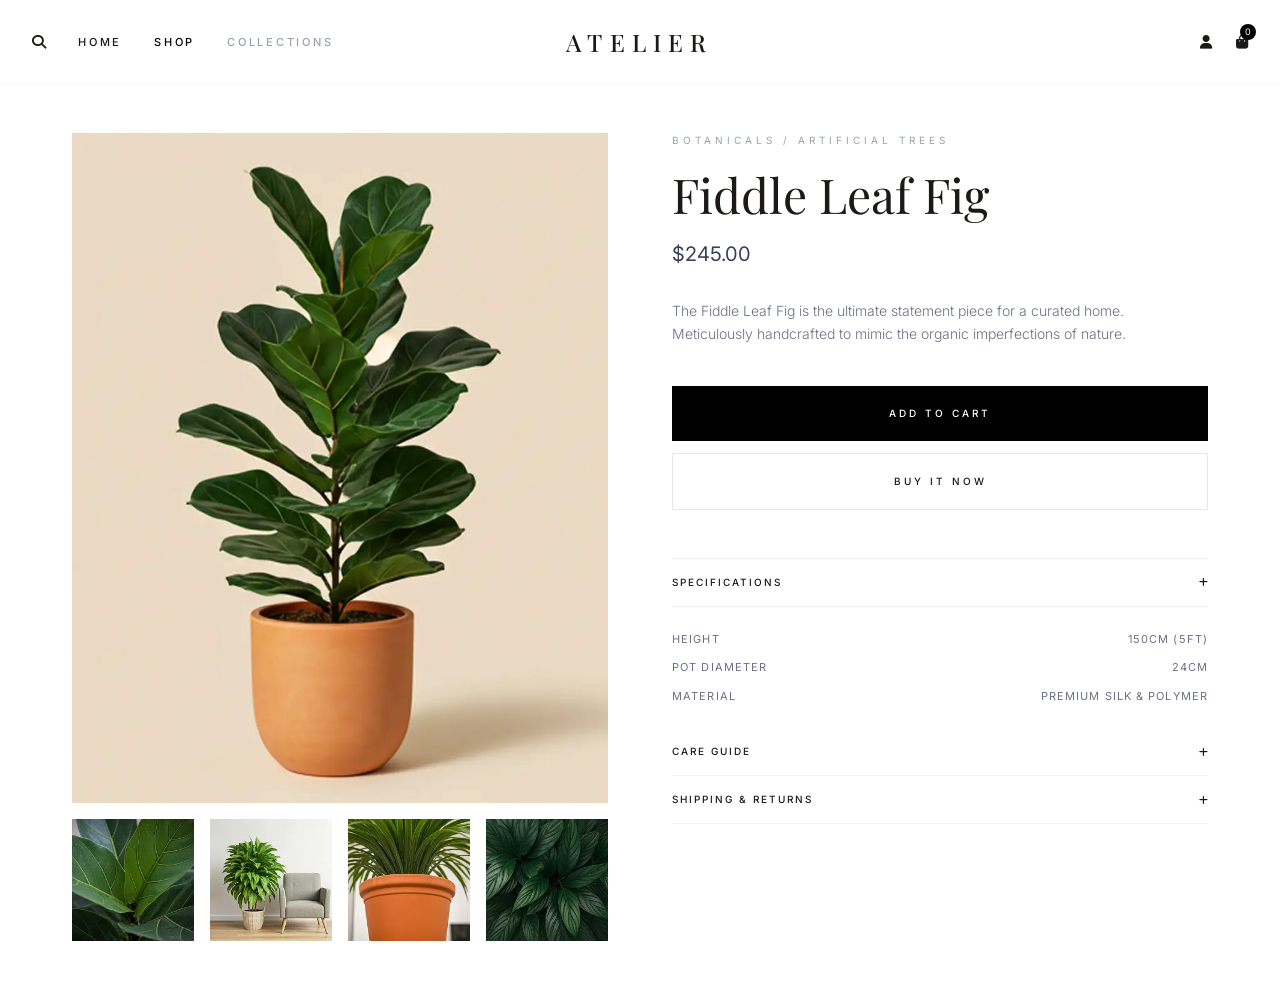
==== Product.html @ 2df02851 "feat: add Life at Home section and implement product details page" ====
<!DOCTYPE html>
<html lang="en">
<head>
    <meta charset="UTF-8">
    <meta name="viewport" content="width=device-width, initial-scale=1.0">
    <title>Fiddle Leaf Fig - Atelier</title>
    
    <link href="./src/output.css" rel="stylesheet">
    
    <link href="https://fonts.googleapis.com/css2?family=Inter:wght@300;400;500&family=Playfair+Display:wght@400;500&display=swap" rel="stylesheet">
    
    <link rel="stylesheet" href="https://cdnjs.cloudflare.com/ajax/libs/font-awesome/6.5.0/css/all.min.css">

    <style>
        /* تطبيق الخطوط لتطابق الصفحة الأولى */
        body { 
            font-family: 'Inter', sans-serif; 
        }
        .serif-font { 
            font-family: 'Playfair Display', serif !important; 
        }
    </style>
</head>
<body class="bg-[#fcfcfc] text-[#1C1917]">
    <main class="w-full max-w-[1344px] mx-auto bg-white shadow-sm overflow-hidden">
    
        <header class="flex items-center justify-between px-8 py-8 border-b border-gray-50 relative bg-white z-50">
            <nav class="flex items-center gap-8">
                <i class="fa-solid fa-magnifying-glass text-sm cursor-pointer hover:opacity-50 transition-opacity"></i>
                <ul class="hidden md:flex items-center gap-8 text-[11px] tracking-[0.25em] uppercase font-medium">
                    <li><a href="index.html" class="hover:text-gray-400 transition-colors">Home</a></li>
                    <li><a href="#" class="text-black transition-colors">Shop</a></li>
                    <li><a href="#" class="text-gray-400 hover:text-black transition-colors">Collections</a></li>
                </ul>
            </nav>

            <div class="serif-font text-2xl tracking-[0.3em] font-medium absolute left-1/2 -translate-x-1/2">
                ATELIER
            </div>

            <div class="flex items-center gap-6 text-sm">
                <i class="fa-solid fa-user cursor-pointer hover:opacity-50 hidden sm:block transition-opacity"></i>
                <div class="relative cursor-pointer hover:opacity-50 transition-opacity">
                    <i class="fa-solid fa-bag-shopping"></i>
                    <span class="absolute -top-2 -right-2 bg-black text-white text-[9px] w-4 h-4 rounded-full flex items-center justify-center">0</span>
                </div>
            </div>
        </header>
        
        <section class="px-8 py-12 max-w-[1200px] mx-auto">
            <div class="grid grid-cols-1 lg:grid-cols-2 gap-16">
                
                <div class="space-y-4">
                    <div class="aspect-[4/5] bg-[#F9F9F9] overflow-hidden">
                        <img src="Product/Background (11).webp" alt="Fiddle Leaf Fig" class="w-full h-full object-cover">
                    </div>
                    <div class="grid grid-cols-4 gap-4">
                        <div class="aspect-square bg-gray-100 cursor-pointer hover:opacity-80 transition"><img src="Product/Background (35).webp" class="object-cover w-full h-full"></div>
                        <div class="aspect-square bg-gray-100 cursor-pointer hover:opacity-80 transition"><img src="Product/Background (32).webp" class="object-cover w-full h-full"></div>
                        <div class="aspect-square bg-gray-100 cursor-pointer hover:opacity-80 transition"><img src="Product/Background (34).webp" class="object-cover w-full h-full"></div>
                        <div class="aspect-square bg-gray-100 cursor-pointer hover:opacity-80 transition"><img src="Product/Background (33).webp" class="object-cover w-full h-full"></div>
                    </div>
                </div>

                <div class="flex flex-col">
                    <p class="text-[10px] uppercase tracking-[0.4em] text-gray-400 mb-4">Botanicals / Artificial Trees</p>
                    
                    <h1 class="serif-font text-4xl md:text-5xl mb-4 leading-tight">Fiddle Leaf Fig</h1>
                    <p class="text-xl text-gray-700 mb-8">$245.00</p>
                    
                    <p class="text-sm text-gray-500 leading-relaxed mb-10 font-light">
                        The Fiddle Leaf Fig is the ultimate statement piece for a curated home. Meticulously handcrafted to mimic the organic imperfections of nature.
                    </p>

                    <div class="space-y-3 mb-12">
                        <button class="w-full bg-black text-white py-5 text-[10px] uppercase tracking-[0.3em] font-medium hover:bg-neutral-800 transition-all">
                            Add to Cart
                        </button>
                        <button class="w-full border border-gray-200 py-5 text-[10px] uppercase tracking-[0.3em] font-medium hover:bg-gray-50 transition-all">
                            Buy It Now
                        </button>
                    </div>

                    <div class="border-t border-gray-100">
                        <div class="py-4 border-b border-gray-100 flex justify-between items-center cursor-pointer group">
                            <span class="text-[10px] uppercase tracking-[0.2em] font-medium">Specifications</span>
                            <i class="fa-solid fa-plus text-[10px]"></i>
                        </div>
                        <div class="py-6 space-y-3 text-[11px] text-gray-500 uppercase tracking-widest">
                            <div class="flex justify-between"><span>Height</span> <span>150cm (5ft)</span></div>
                            <div class="flex justify-between"><span>Pot Diameter</span> <span>24cm</span></div>
                            <div class="flex justify-between"><span>Material</span> <span>Premium Silk & Polymer</span></div>
                        </div>

                        <div class="py-4 border-b border-gray-100 flex justify-between items-center cursor-pointer">
                            <span class="text-[10px] uppercase tracking-[0.2em] font-medium">Care Guide</span>
                            <i class="fa-solid fa-plus text-[10px]"></i>
                        </div>

                        <div class="py-4 border-b border-gray-100 flex justify-between items-center cursor-pointer">
                            <span class="text-[10px] uppercase tracking-[0.2em] font-medium">Shipping & Returns</span>
                            <i class="fa-solid fa-plus text-[10px]"></i>
                        </div>
                    </div>
                </div>
            </div>
        </section>
    </main>
</body>
</html>
---- src/output.css ----
/*! tailwindcss v4.2.2 | MIT License | https://tailwindcss.com */
@layer properties;
@layer theme, base, components, utilities;
@layer theme {
  :root, :host {
    --font-sans: ui-sans-serif, system-ui, sans-serif, "Apple Color Emoji",
      "Segoe UI Emoji", "Segoe UI Symbol", "Noto Color Emoji";
    --font-mono: ui-monospace, SFMono-Regular, Menlo, Monaco, Consolas, "Liberation Mono",
      "Courier New", monospace;
    --color-gray-50: oklch(98.5% 0.002 247.839);
    --color-gray-100: oklch(96.7% 0.003 264.542);
    --color-gray-200: oklch(92.8% 0.006 264.531);
    --color-gray-300: oklch(87.2% 0.01 258.338);
    --color-gray-400: oklch(70.7% 0.022 261.325);
    --color-gray-500: oklch(55.1% 0.027 264.364);
    --color-gray-600: oklch(44.6% 0.03 256.802);
    --color-gray-700: oklch(37.3% 0.034 259.733);
    --color-gray-800: oklch(27.8% 0.033 256.848);
    --color-gray-900: oklch(21% 0.034 264.665);
    --color-neutral-800: oklch(26.9% 0 0);
    --color-black: #000;
    --color-white: #fff;
    --spacing: 0.25rem;
    --container-sm: 24rem;
    --container-xl: 36rem;
    --container-2xl: 42rem;
    --container-4xl: 56rem;
    --container-6xl: 72rem;
    --text-xs: 0.75rem;
    --text-xs--line-height: calc(1 / 0.75);
    --text-sm: 0.875rem;
    --text-sm--line-height: calc(1.25 / 0.875);
    --text-lg: 1.125rem;
    --text-lg--line-height: calc(1.75 / 1.125);
    --text-xl: 1.25rem;
    --text-xl--line-height: calc(1.75 / 1.25);
    --text-2xl: 1.5rem;
    --text-2xl--line-height: calc(2 / 1.5);
    --text-3xl: 1.875rem;
    --text-3xl--line-height: calc(2.25 / 1.875);
    --text-4xl: 2.25rem;
    --text-4xl--line-height: calc(2.5 / 2.25);
    --text-5xl: 3rem;
    --text-5xl--line-height: 1;
    --text-8xl: 6rem;
    --text-8xl--line-height: 1;
    --font-weight-light: 300;
    --font-weight-medium: 500;
    --font-weight-semibold: 600;
    --tracking-tight: -0.025em;
    --tracking-wider: 0.05em;
    --tracking-widest: 0.1em;
    --leading-tight: 1.25;
    --leading-relaxed: 1.625;
    --leading-loose: 2;
    --ease-out: cubic-bezier(0, 0, 0.2, 1);
    --blur-sm: 8px;
    --default-transition-duration: 150ms;
    --default-transition-timing-function: cubic-bezier(0.4, 0, 0.2, 1);
    --default-font-family: var(--font-sans);
    --default-mono-font-family: var(--font-mono);
  }
}
@layer base {
  *, ::after, ::before, ::backdrop, ::file-selector-button {
    box-sizing: border-box;
    margin: 0;
    padding: 0;
    border: 0 solid;
  }
  html, :host {
    line-height: 1.5;
    -webkit-text-size-adjust: 100%;
    tab-size: 4;
    font-family: var(--default-font-family, ui-sans-serif, system-ui, sans-serif, "Apple Color Emoji", "Segoe UI Emoji", "Segoe UI Symbol", "Noto Color Emoji");
    font-feature-settings: var(--default-font-feature-settings, normal);
    font-variation-settings: var(--default-font-variation-settings, normal);
    -webkit-tap-highlight-color: transparent;
  }
  hr {
    height: 0;
    color: inherit;
    border-top-width: 1px;
  }
  abbr:where([title]) {
    -webkit-text-decoration: underline dotted;
    text-decoration: underline dotted;
  }
  h1, h2, h3, h4, h5, h6 {
    font-size: inherit;
    font-weight: inherit;
  }
  a {
    color: inherit;
    -webkit-text-decoration: inherit;
    text-decoration: inherit;
  }
  b, strong {
    font-weight: bolder;
  }
  code, kbd, samp, pre {
    font-family: var(--default-mono-font-family, ui-monospace, SFMono-Regular, Menlo, Monaco, Consolas, "Liberation Mono", "Courier New", monospace);
    font-feature-settings: var(--default-mono-font-feature-settings, normal);
    font-variation-settings: var(--default-mono-font-variation-settings, normal);
    font-size: 1em;
  }
  small {
    font-size: 80%;
  }
  sub, sup {
    font-size: 75%;
    line-height: 0;
    position: relative;
    vertical-align: baseline;
  }
  sub {
    bottom: -0.25em;
  }
  sup {
    top: -0.5em;
  }
  table {
    text-indent: 0;
    border-color: inherit;
    border-collapse: collapse;
  }
  :-moz-focusring {
    outline: auto;
  }
  progress {
    vertical-align: baseline;
  }
  summary {
    display: list-item;
  }
  ol, ul, menu {
    list-style: none;
  }
  img, svg, video, canvas, audio, iframe, embed, object {
    display: block;
    vertical-align: middle;
  }
  img, video {
    max-width: 100%;
    height: auto;
  }
  button, input, select, optgroup, textarea, ::file-selector-button {
    font: inherit;
    font-feature-settings: inherit;
    font-variation-settings: inherit;
    letter-spacing: inherit;
    color: inherit;
    border-radius: 0;
    background-color: transparent;
    opacity: 1;
  }
  :where(select:is([multiple], [size])) optgroup {
    font-weight: bolder;
  }
  :where(select:is([multiple], [size])) optgroup option {
    padding-inline-start: 20px;
  }
  ::file-selector-button {
    margin-inline-end: 4px;
  }
  ::placeholder {
    opacity: 1;
  }
  @supports (not (-webkit-appearance: -apple-pay-button))  or (contain-intrinsic-size: 1px) {
    ::placeholder {
      color: currentcolor;
      @supports (color: color-mix(in lab, red, red)) {
        color: color-mix(in oklab, currentcolor 50%, transparent);
      }
    }
  }
  textarea {
    resize: vertical;
  }
  ::-webkit-search-decoration {
    -webkit-appearance: none;
  }
  ::-webkit-date-and-time-value {
    min-height: 1lh;
    text-align: inherit;
  }
  ::-webkit-datetime-edit {
    display: inline-flex;
  }
  ::-webkit-datetime-edit-fields-wrapper {
    padding: 0;
  }
  ::-webkit-datetime-edit, ::-webkit-datetime-edit-year-field, ::-webkit-datetime-edit-month-field, ::-webkit-datetime-edit-day-field, ::-webkit-datetime-edit-hour-field, ::-webkit-datetime-edit-minute-field, ::-webkit-datetime-edit-second-field, ::-webkit-datetime-edit-millisecond-field, ::-webkit-datetime-edit-meridiem-field {
    padding-block: 0;
  }
  ::-webkit-calendar-picker-indicator {
    line-height: 1;
  }
  :-moz-ui-invalid {
    box-shadow: none;
  }
  button, input:where([type="button"], [type="reset"], [type="submit"]), ::file-selector-button {
    appearance: button;
  }
  ::-webkit-inner-spin-button, ::-webkit-outer-spin-button {
    height: auto;
  }
  [hidden]:where(:not([hidden="until-found"])) {
    display: none !important;
  }
}
@layer utilities {
  .pointer-events-none {
    pointer-events: none;
  }
  .absolute {
    position: absolute;
  }
  .relative {
    position: relative;
  }
  .inset-0 {
    inset: calc(var(--spacing) * 0);
  }
  .-top-2 {
    top: calc(var(--spacing) * -2);
  }
  .-right-2 {
    right: calc(var(--spacing) * -2);
  }
  .bottom-8 {
    bottom: calc(var(--spacing) * 8);
  }
  .bottom-10 {
    bottom: calc(var(--spacing) * 10);
  }
  .bottom-12 {
    bottom: calc(var(--spacing) * 12);
  }
  .left-1 {
    left: calc(var(--spacing) * 1);
  }
  .left-1\/2 {
    left: calc(1 / 2 * 100%);
  }
  .left-8 {
    left: calc(var(--spacing) * 8);
  }
  .left-10 {
    left: calc(var(--spacing) * 10);
  }
  .left-12 {
    left: calc(var(--spacing) * 12);
  }
  .z-10 {
    z-index: 10;
  }
  .z-50 {
    z-index: 50;
  }
  .mx-auto {
    margin-inline: auto;
  }
  .mt-4 {
    margin-top: calc(var(--spacing) * 4);
  }
  .mt-8 {
    margin-top: calc(var(--spacing) * 8);
  }
  .mt-10 {
    margin-top: calc(var(--spacing) * 10);
  }
  .mb-1 {
    margin-bottom: calc(var(--spacing) * 1);
  }
  .mb-2 {
    margin-bottom: calc(var(--spacing) * 2);
  }
  .mb-3 {
    margin-bottom: calc(var(--spacing) * 3);
  }
  .mb-4 {
    margin-bottom: calc(var(--spacing) * 4);
  }
  .mb-6 {
    margin-bottom: calc(var(--spacing) * 6);
  }
  .mb-8 {
    margin-bottom: calc(var(--spacing) * 8);
  }
  .mb-10 {
    margin-bottom: calc(var(--spacing) * 10);
  }
  .mb-12 {
    margin-bottom: calc(var(--spacing) * 12);
  }
  .mb-14 {
    margin-bottom: calc(var(--spacing) * 14);
  }
  .mb-16 {
    margin-bottom: calc(var(--spacing) * 16);
  }
  .mb-24 {
    margin-bottom: calc(var(--spacing) * 24);
  }
  .flex {
    display: flex;
  }
  .grid {
    display: grid;
  }
  .hidden {
    display: none;
  }
  .inline-block {
    display: inline-block;
  }
  .table {
    display: table;
  }
  .aspect-\[4\/5\] {
    aspect-ratio: 4/5;
  }
  .aspect-square {
    aspect-ratio: 1 / 1;
  }
  .h-4 {
    height: calc(var(--spacing) * 4);
  }
  .h-\[438px\] {
    height: 438px;
  }
  .h-\[500px\] {
    height: 500px;
  }
  .h-\[600px\] {
    height: 600px;
  }
  .h-full {
    height: 100%;
  }
  .min-h-\[80px\] {
    min-height: 80px;
  }
  .min-h-\[233\.89px\] {
    min-height: 233.89px;
  }
  .w-4 {
    width: calc(var(--spacing) * 4);
  }
  .w-full {
    width: 100%;
  }
  .max-w-2xl {
    max-width: var(--container-2xl);
  }
  .max-w-4xl {
    max-width: var(--container-4xl);
  }
  .max-w-6xl {
    max-width: var(--container-6xl);
  }
  .max-w-\[200px\] {
    max-width: 200px;
  }
  .max-w-\[420px\] {
    max-width: 420px;
  }
  .max-w-\[1200px\] {
    max-width: 1200px;
  }
  .max-w-\[1329px\] {
    max-width: 1329px;
  }
  .max-w-\[1344px\] {
    max-width: 1344px;
  }
  .max-w-sm {
    max-width: var(--container-sm);
  }
  .max-w-xl {
    max-width: var(--container-xl);
  }
  .min-w-\[190px\] {
    min-width: 190px;
  }
  .border-collapse {
    border-collapse: collapse;
  }
  .-translate-x-1 {
    --tw-translate-x: calc(var(--spacing) * -1);
    translate: var(--tw-translate-x) var(--tw-translate-y);
  }
  .-translate-x-1\/2 {
    --tw-translate-x: calc(calc(1 / 2 * 100%) * -1);
    translate: var(--tw-translate-x) var(--tw-translate-y);
  }
  .cursor-pointer {
    cursor: pointer;
  }
  .resize {
    resize: both;
  }
  .grid-cols-1 {
    grid-template-columns: repeat(1, minmax(0, 1fr));
  }
  .grid-cols-4 {
    grid-template-columns: repeat(4, minmax(0, 1fr));
  }
  .flex-col {
    flex-direction: column;
  }
  .items-center {
    align-items: center;
  }
  .items-end {
    align-items: flex-end;
  }
  .items-start {
    align-items: flex-start;
  }
  .justify-between {
    justify-content: space-between;
  }
  .justify-center {
    justify-content: center;
  }
  .gap-0 {
    gap: calc(var(--spacing) * 0);
  }
  .gap-4 {
    gap: calc(var(--spacing) * 4);
  }
  .gap-6 {
    gap: calc(var(--spacing) * 6);
  }
  .gap-8 {
    gap: calc(var(--spacing) * 8);
  }
  .gap-12 {
    gap: calc(var(--spacing) * 12);
  }
  .gap-16 {
    gap: calc(var(--spacing) * 16);
  }
  .space-y-3 {
    :where(& > :not(:last-child)) {
      --tw-space-y-reverse: 0;
      margin-block-start: calc(calc(var(--spacing) * 3) * var(--tw-space-y-reverse));
      margin-block-end: calc(calc(var(--spacing) * 3) * calc(1 - var(--tw-space-y-reverse)));
    }
  }
  .space-y-4 {
    :where(& > :not(:last-child)) {
      --tw-space-y-reverse: 0;
      margin-block-start: calc(calc(var(--spacing) * 4) * var(--tw-space-y-reverse));
      margin-block-end: calc(calc(var(--spacing) * 4) * calc(1 - var(--tw-space-y-reverse)));
    }
  }
  .gap-x-12 {
    column-gap: calc(var(--spacing) * 12);
  }
  .gap-y-16 {
    row-gap: calc(var(--spacing) * 16);
  }
  .overflow-hidden {
    overflow: hidden;
  }
  .rounded-full {
    border-radius: calc(infinity * 1px);
  }
  .border {
    border-style: var(--tw-border-style);
    border-width: 1px;
  }
  .border-t {
    border-top-style: var(--tw-border-style);
    border-top-width: 1px;
  }
  .border-b {
    border-bottom-style: var(--tw-border-style);
    border-bottom-width: 1px;
  }
  .border-black {
    border-color: var(--color-black);
  }
  .border-gray-50 {
    border-color: var(--color-gray-50);
  }
  .border-gray-100 {
    border-color: var(--color-gray-100);
  }
  .border-gray-200 {
    border-color: var(--color-gray-200);
  }
  .border-gray-300 {
    border-color: var(--color-gray-300);
  }
  .border-white {
    border-color: var(--color-white);
  }
  .border-white\/20 {
    border-color: color-mix(in srgb, #fff 20%, transparent);
    @supports (color: color-mix(in lab, red, red)) {
      border-color: color-mix(in oklab, var(--color-white) 20%, transparent);
    }
  }
  .border-white\/40 {
    border-color: color-mix(in srgb, #fff 40%, transparent);
    @supports (color: color-mix(in lab, red, red)) {
      border-color: color-mix(in oklab, var(--color-white) 40%, transparent);
    }
  }
  .bg-\[\#1C1917\] {
    background-color: #1C1917;
  }
  .bg-\[\#F4F3F1\] {
    background-color: #F4F3F1;
  }
  .bg-\[\#F9F9F9\] {
    background-color: #F9F9F9;
  }
  .bg-\[\#FAFAF9\] {
    background-color: #FAFAF9;
  }
  .bg-\[\#fcfcfc\] {
    background-color: #fcfcfc;
  }
  .bg-black {
    background-color: var(--color-black);
  }
  .bg-black\/5 {
    background-color: color-mix(in srgb, #000 5%, transparent);
    @supports (color: color-mix(in lab, red, red)) {
      background-color: color-mix(in oklab, var(--color-black) 5%, transparent);
    }
  }
  .bg-black\/10 {
    background-color: color-mix(in srgb, #000 10%, transparent);
    @supports (color: color-mix(in lab, red, red)) {
      background-color: color-mix(in oklab, var(--color-black) 10%, transparent);
    }
  }
  .bg-gray-100 {
    background-color: var(--color-gray-100);
  }
  .bg-transparent {
    background-color: transparent;
  }
  .bg-white {
    background-color: var(--color-white);
  }
  .bg-white\/20 {
    background-color: color-mix(in srgb, #fff 20%, transparent);
    @supports (color: color-mix(in lab, red, red)) {
      background-color: color-mix(in oklab, var(--color-white) 20%, transparent);
    }
  }
  .bg-\[url\(\'https\:\/\/www\.transparenttextures\.com\/patterns\/dark-matter\.png\'\)\] {
    background-image: url('https://www.transparenttextures.com/patterns/dark-matter.png');
  }
  .object-cover {
    object-fit: cover;
  }
  .p-5 {
    padding: calc(var(--spacing) * 5);
  }
  .px-4 {
    padding-inline: calc(var(--spacing) * 4);
  }
  .px-8 {
    padding-inline: calc(var(--spacing) * 8);
  }
  .px-10 {
    padding-inline: calc(var(--spacing) * 10);
  }
  .px-14 {
    padding-inline: calc(var(--spacing) * 14);
  }
  .px-\[53px\] {
    padding-inline: 53px;
  }
  .py-1 {
    padding-block: calc(var(--spacing) * 1);
  }
  .py-3 {
    padding-block: calc(var(--spacing) * 3);
  }
  .py-4 {
    padding-block: calc(var(--spacing) * 4);
  }
  .py-5 {
    padding-block: calc(var(--spacing) * 5);
  }
  .py-6 {
    padding-block: calc(var(--spacing) * 6);
  }
  .py-8 {
    padding-block: calc(var(--spacing) * 8);
  }
  .py-12 {
    padding-block: calc(var(--spacing) * 12);
  }
  .py-20 {
    padding-block: calc(var(--spacing) * 20);
  }
  .py-24 {
    padding-block: calc(var(--spacing) * 24);
  }
  .py-\[48px\] {
    padding-block: 48px;
  }
  .pt-8 {
    padding-top: calc(var(--spacing) * 8);
  }
  .pt-16 {
    padding-top: calc(var(--spacing) * 16);
  }
  .pt-20 {
    padding-top: calc(var(--spacing) * 20);
  }
  .pb-1 {
    padding-bottom: calc(var(--spacing) * 1);
  }
  .pb-2 {
    padding-bottom: calc(var(--spacing) * 2);
  }
  .pb-6 {
    padding-bottom: calc(var(--spacing) * 6);
  }
  .pb-10 {
    padding-bottom: calc(var(--spacing) * 10);
  }
  .pb-20 {
    padding-bottom: calc(var(--spacing) * 20);
  }
  .text-center {
    text-align: center;
  }
  .text-2xl {
    font-size: var(--text-2xl);
    line-height: var(--tw-leading, var(--text-2xl--line-height));
  }
  .text-3xl {
    font-size: var(--text-3xl);
    line-height: var(--tw-leading, var(--text-3xl--line-height));
  }
  .text-4xl {
    font-size: var(--text-4xl);
    line-height: var(--tw-leading, var(--text-4xl--line-height));
  }
  .text-5xl {
    font-size: var(--text-5xl);
    line-height: var(--tw-leading, var(--text-5xl--line-height));
  }
  .text-lg {
    font-size: var(--text-lg);
    line-height: var(--tw-leading, var(--text-lg--line-height));
  }
  .text-sm {
    font-size: var(--text-sm);
    line-height: var(--tw-leading, var(--text-sm--line-height));
  }
  .text-xl {
    font-size: var(--text-xl);
    line-height: var(--tw-leading, var(--text-xl--line-height));
  }
  .text-xs {
    font-size: var(--text-xs);
    line-height: var(--tw-leading, var(--text-xs--line-height));
  }
  .text-\[9px\] {
    font-size: 9px;
  }
  .text-\[10px\] {
    font-size: 10px;
  }
  .text-\[11px\] {
    font-size: 11px;
  }
  .text-\[13px\] {
    font-size: 13px;
  }
  .text-\[14px\] {
    font-size: 14px;
  }
  .text-\[22px\] {
    font-size: 22px;
  }
  .text-\[32px\] {
    font-size: 32px;
  }
  .leading-\[1\.1\] {
    --tw-leading: 1.1;
    line-height: 1.1;
  }
  .leading-\[1\.6\] {
    --tw-leading: 1.6;
    line-height: 1.6;
  }
  .leading-\[1\.8\] {
    --tw-leading: 1.8;
    line-height: 1.8;
  }
  .leading-loose {
    --tw-leading: var(--leading-loose);
    line-height: var(--leading-loose);
  }
  .leading-relaxed {
    --tw-leading: var(--leading-relaxed);
    line-height: var(--leading-relaxed);
  }
  .leading-tight {
    --tw-leading: var(--leading-tight);
    line-height: var(--leading-tight);
  }
  .font-light {
    --tw-font-weight: var(--font-weight-light);
    font-weight: var(--font-weight-light);
  }
  .font-medium {
    --tw-font-weight: var(--font-weight-medium);
    font-weight: var(--font-weight-medium);
  }
  .font-semibold {
    --tw-font-weight: var(--font-weight-semibold);
    font-weight: var(--font-weight-semibold);
  }
  .tracking-\[0\.1em\] {
    --tw-tracking: 0.1em;
    letter-spacing: 0.1em;
  }
  .tracking-\[0\.2em\] {
    --tw-tracking: 0.2em;
    letter-spacing: 0.2em;
  }
  .tracking-\[0\.3em\] {
    --tw-tracking: 0.3em;
    letter-spacing: 0.3em;
  }
  .tracking-\[0\.4em\] {
    --tw-tracking: 0.4em;
    letter-spacing: 0.4em;
  }
  .tracking-\[0\.5em\] {
    --tw-tracking: 0.5em;
    letter-spacing: 0.5em;
  }
  .tracking-\[0\.15em\] {
    --tw-tracking: 0.15em;
    letter-spacing: 0.15em;
  }
  .tracking-\[0\.25em\] {
    --tw-tracking: 0.25em;
    letter-spacing: 0.25em;
  }
  .tracking-tight {
    --tw-tracking: var(--tracking-tight);
    letter-spacing: var(--tracking-tight);
  }
  .tracking-wider {
    --tw-tracking: var(--tracking-wider);
    letter-spacing: var(--tracking-wider);
  }
  .tracking-widest {
    --tw-tracking: var(--tracking-widest);
    letter-spacing: var(--tracking-widest);
  }
  .text-\[\#1A1A1A\] {
    color: #1A1A1A;
  }
  .text-\[\#1C1917\] {
    color: #1C1917;
  }
  .text-\[\#333333\] {
    color: #333333;
  }
  .text-\[\#CCCCCC\] {
    color: #CCCCCC;
  }
  .text-black {
    color: var(--color-black);
  }
  .text-gray-400 {
    color: var(--color-gray-400);
  }
  .text-gray-500 {
    color: var(--color-gray-500);
  }
  .text-gray-600 {
    color: var(--color-gray-600);
  }
  .text-gray-700 {
    color: var(--color-gray-700);
  }
  .text-gray-800 {
    color: var(--color-gray-800);
  }
  .text-gray-900 {
    color: var(--color-gray-900);
  }
  .text-white {
    color: var(--color-white);
  }
  .uppercase {
    text-transform: uppercase;
  }
  .italic {
    font-style: italic;
  }
  .underline {
    text-decoration-line: underline;
  }
  .opacity-40 {
    opacity: 40%;
  }
  .opacity-90 {
    opacity: 90%;
  }
  .opacity-\[0\.05\] {
    opacity: 0.05;
  }
  .shadow-2xl {
    --tw-shadow: 0 25px 50px -12px var(--tw-shadow-color, rgb(0 0 0 / 0.25));
    box-shadow: var(--tw-inset-shadow), var(--tw-inset-ring-shadow), var(--tw-ring-offset-shadow), var(--tw-ring-shadow), var(--tw-shadow);
  }
  .shadow-sm {
    --tw-shadow: 0 1px 3px 0 var(--tw-shadow-color, rgb(0 0 0 / 0.1)), 0 1px 2px -1px var(--tw-shadow-color, rgb(0 0 0 / 0.1));
    box-shadow: var(--tw-inset-shadow), var(--tw-inset-ring-shadow), var(--tw-ring-offset-shadow), var(--tw-ring-shadow), var(--tw-shadow);
  }
  .outline {
    outline-style: var(--tw-outline-style);
    outline-width: 1px;
  }
  .grayscale {
    --tw-grayscale: grayscale(100%);
    filter: var(--tw-blur,) var(--tw-brightness,) var(--tw-contrast,) var(--tw-grayscale,) var(--tw-hue-rotate,) var(--tw-invert,) var(--tw-saturate,) var(--tw-sepia,) var(--tw-drop-shadow,);
  }
  .filter {
    filter: var(--tw-blur,) var(--tw-brightness,) var(--tw-contrast,) var(--tw-grayscale,) var(--tw-hue-rotate,) var(--tw-invert,) var(--tw-saturate,) var(--tw-sepia,) var(--tw-drop-shadow,);
  }
  .backdrop-blur-sm {
    --tw-backdrop-blur: blur(var(--blur-sm));
    -webkit-backdrop-filter: var(--tw-backdrop-blur,) var(--tw-backdrop-brightness,) var(--tw-backdrop-contrast,) var(--tw-backdrop-grayscale,) var(--tw-backdrop-hue-rotate,) var(--tw-backdrop-invert,) var(--tw-backdrop-opacity,) var(--tw-backdrop-saturate,) var(--tw-backdrop-sepia,);
    backdrop-filter: var(--tw-backdrop-blur,) var(--tw-backdrop-brightness,) var(--tw-backdrop-contrast,) var(--tw-backdrop-grayscale,) var(--tw-backdrop-hue-rotate,) var(--tw-backdrop-invert,) var(--tw-backdrop-opacity,) var(--tw-backdrop-saturate,) var(--tw-backdrop-sepia,);
  }
  .backdrop-filter {
    -webkit-backdrop-filter: var(--tw-backdrop-blur,) var(--tw-backdrop-brightness,) var(--tw-backdrop-contrast,) var(--tw-backdrop-grayscale,) var(--tw-backdrop-hue-rotate,) var(--tw-backdrop-invert,) var(--tw-backdrop-opacity,) var(--tw-backdrop-saturate,) var(--tw-backdrop-sepia,);
    backdrop-filter: var(--tw-backdrop-blur,) var(--tw-backdrop-brightness,) var(--tw-backdrop-contrast,) var(--tw-backdrop-grayscale,) var(--tw-backdrop-hue-rotate,) var(--tw-backdrop-invert,) var(--tw-backdrop-opacity,) var(--tw-backdrop-saturate,) var(--tw-backdrop-sepia,);
  }
  .transition {
    transition-property: color, background-color, border-color, outline-color, text-decoration-color, fill, stroke, --tw-gradient-from, --tw-gradient-via, --tw-gradient-to, opacity, box-shadow, transform, translate, scale, rotate, filter, -webkit-backdrop-filter, backdrop-filter, display, content-visibility, overlay, pointer-events;
    transition-timing-function: var(--tw-ease, var(--default-transition-timing-function));
    transition-duration: var(--tw-duration, var(--default-transition-duration));
  }
  .transition-all {
    transition-property: all;
    transition-timing-function: var(--tw-ease, var(--default-transition-timing-function));
    transition-duration: var(--tw-duration, var(--default-transition-duration));
  }
  .transition-colors {
    transition-property: color, background-color, border-color, outline-color, text-decoration-color, fill, stroke, --tw-gradient-from, --tw-gradient-via, --tw-gradient-to;
    transition-timing-function: var(--tw-ease, var(--default-transition-timing-function));
    transition-duration: var(--tw-duration, var(--default-transition-duration));
  }
  .transition-opacity {
    transition-property: opacity;
    transition-timing-function: var(--tw-ease, var(--default-transition-timing-function));
    transition-duration: var(--tw-duration, var(--default-transition-duration));
  }
  .transition-transform {
    transition-property: transform, translate, scale, rotate;
    transition-timing-function: var(--tw-ease, var(--default-transition-timing-function));
    transition-duration: var(--tw-duration, var(--default-transition-duration));
  }
  .duration-500 {
    --tw-duration: 500ms;
    transition-duration: 500ms;
  }
  .duration-700 {
    --tw-duration: 700ms;
    transition-duration: 700ms;
  }
  .duration-\[1\.5s\] {
    --tw-duration: 1.5s;
    transition-duration: 1.5s;
  }
  .duration-\[3s\] {
    --tw-duration: 3s;
    transition-duration: 3s;
  }
  .ease-out {
    --tw-ease: var(--ease-out);
    transition-timing-function: var(--ease-out);
  }
  .group-hover\:scale-105 {
    &:is(:where(.group):hover *) {
      @media (hover: hover) {
        --tw-scale-x: 105%;
        --tw-scale-y: 105%;
        --tw-scale-z: 105%;
        scale: var(--tw-scale-x) var(--tw-scale-y);
      }
    }
  }
  .group-hover\:scale-110 {
    &:is(:where(.group):hover *) {
      @media (hover: hover) {
        --tw-scale-x: 110%;
        --tw-scale-y: 110%;
        --tw-scale-z: 110%;
        scale: var(--tw-scale-x) var(--tw-scale-y);
      }
    }
  }
  .group-hover\:bg-black\/20 {
    &:is(:where(.group):hover *) {
      @media (hover: hover) {
        background-color: color-mix(in srgb, #000 20%, transparent);
        @supports (color: color-mix(in lab, red, red)) {
          background-color: color-mix(in oklab, var(--color-black) 20%, transparent);
        }
      }
    }
  }
  .group-hover\:underline {
    &:is(:where(.group):hover *) {
      @media (hover: hover) {
        text-decoration-line: underline;
      }
    }
  }
  .hover\:scale-105 {
    &:hover {
      @media (hover: hover) {
        --tw-scale-x: 105%;
        --tw-scale-y: 105%;
        --tw-scale-z: 105%;
        scale: var(--tw-scale-x) var(--tw-scale-y);
      }
    }
  }
  .hover\:bg-\[\#2a2a2a\] {
    &:hover {
      @media (hover: hover) {
        background-color: #2a2a2a;
      }
    }
  }
  .hover\:bg-gray-50 {
    &:hover {
      @media (hover: hover) {
        background-color: var(--color-gray-50);
      }
    }
  }
  .hover\:bg-neutral-800 {
    &:hover {
      @media (hover: hover) {
        background-color: var(--color-neutral-800);
      }
    }
  }
  .hover\:text-black {
    &:hover {
      @media (hover: hover) {
        color: var(--color-black);
      }
    }
  }
  .hover\:text-gray-300 {
    &:hover {
      @media (hover: hover) {
        color: var(--color-gray-300);
      }
    }
  }
  .hover\:text-gray-400 {
    &:hover {
      @media (hover: hover) {
        color: var(--color-gray-400);
      }
    }
  }
  .hover\:opacity-50 {
    &:hover {
      @media (hover: hover) {
        opacity: 50%;
      }
    }
  }
  .hover\:opacity-60 {
    &:hover {
      @media (hover: hover) {
        opacity: 60%;
      }
    }
  }
  .hover\:opacity-80 {
    &:hover {
      @media (hover: hover) {
        opacity: 80%;
      }
    }
  }
  .focus\:border-black {
    &:focus {
      border-color: var(--color-black);
    }
  }
  .focus\:outline-none {
    &:focus {
      --tw-outline-style: none;
      outline-style: none;
    }
  }
  .sm\:block {
    @media (width >= 40rem) {
      display: block;
    }
  }
  .sm\:grid-cols-2 {
    @media (width >= 40rem) {
      grid-template-columns: repeat(2, minmax(0, 1fr));
    }
  }
  .md\:col-span-1 {
    @media (width >= 48rem) {
      grid-column: span 1 / span 1;
    }
  }
  .md\:col-span-2 {
    @media (width >= 48rem) {
      grid-column: span 2 / span 2;
    }
  }
  .md\:row-span-2 {
    @media (width >= 48rem) {
      grid-row: span 2 / span 2;
    }
  }
  .md\:mt-0 {
    @media (width >= 48rem) {
      margin-top: calc(var(--spacing) * 0);
    }
  }
  .md\:block {
    @media (width >= 48rem) {
      display: block;
    }
  }
  .md\:flex {
    @media (width >= 48rem) {
      display: flex;
    }
  }
  .md\:h-\[800px\] {
    @media (width >= 48rem) {
      height: 800px;
    }
  }
  .md\:h-\[900px\] {
    @media (width >= 48rem) {
      height: 900px;
    }
  }
  .md\:grid-cols-3 {
    @media (width >= 48rem) {
      grid-template-columns: repeat(3, minmax(0, 1fr));
    }
  }
  .md\:grid-cols-4 {
    @media (width >= 48rem) {
      grid-template-columns: repeat(4, minmax(0, 1fr));
    }
  }
  .md\:flex-row {
    @media (width >= 48rem) {
      flex-direction: row;
    }
  }
  .md\:items-end {
    @media (width >= 48rem) {
      align-items: flex-end;
    }
  }
  .md\:border-x {
    @media (width >= 48rem) {
      border-inline-style: var(--tw-border-style);
      border-inline-width: 1px;
    }
  }
  .md\:px-0 {
    @media (width >= 48rem) {
      padding-inline: calc(var(--spacing) * 0);
    }
  }
  .md\:text-left {
    @media (width >= 48rem) {
      text-align: left;
    }
  }
  .md\:text-4xl {
    @media (width >= 48rem) {
      font-size: var(--text-4xl);
      line-height: var(--tw-leading, var(--text-4xl--line-height));
    }
  }
  .md\:text-5xl {
    @media (width >= 48rem) {
      font-size: var(--text-5xl);
      line-height: var(--tw-leading, var(--text-5xl--line-height));
    }
  }
  .md\:text-8xl {
    @media (width >= 48rem) {
      font-size: var(--text-8xl);
      line-height: var(--tw-leading, var(--text-8xl--line-height));
    }
  }
  .md\:text-xs {
    @media (width >= 48rem) {
      font-size: var(--text-xs);
      line-height: var(--tw-leading, var(--text-xs--line-height));
    }
  }
  .md\:text-\[36px\] {
    @media (width >= 48rem) {
      font-size: 36px;
    }
  }
  .lg\:grid-cols-2 {
    @media (width >= 64rem) {
      grid-template-columns: repeat(2, minmax(0, 1fr));
    }
  }
  .lg\:grid-cols-4 {
    @media (width >= 64rem) {
      grid-template-columns: repeat(4, minmax(0, 1fr));
    }
  }
}
.bg-custom {
  background-color: oklch(97% 0 0);
}
@property --tw-translate-x {
  syntax: "*";
  inherits: false;
  initial-value: 0;
}
@property --tw-translate-y {
  syntax: "*";
  inherits: false;
  initial-value: 0;
}
@property --tw-translate-z {
  syntax: "*";
  inherits: false;
  initial-value: 0;
}
@property --tw-space-y-reverse {
  syntax: "*";
  inherits: false;
  initial-value: 0;
}
@property --tw-border-style {
  syntax: "*";
  inherits: false;
  initial-value: solid;
}
@property --tw-leading {
  syntax: "*";
  inherits: false;
}
@property --tw-font-weight {
  syntax: "*";
  inherits: false;
}
@property --tw-tracking {
  syntax: "*";
  inherits: false;
}
@property --tw-shadow {
  syntax: "*";
  inherits: false;
  initial-value: 0 0 #0000;
}
@property --tw-shadow-color {
  syntax: "*";
  inherits: false;
}
@property --tw-shadow-alpha {
  syntax: "<percentage>";
  inherits: false;
  initial-value: 100%;
}
@property --tw-inset-shadow {
  syntax: "*";
  inherits: false;
  initial-value: 0 0 #0000;
}
@property --tw-inset-shadow-color {
  syntax: "*";
  inherits: false;
}
@property --tw-inset-shadow-alpha {
  syntax: "<percentage>";
  inherits: false;
  initial-value: 100%;
}
@property --tw-ring-color {
  syntax: "*";
  inherits: false;
}
@property --tw-ring-shadow {
  syntax: "*";
  inherits: false;
  initial-value: 0 0 #0000;
}
@property --tw-inset-ring-color {
  syntax: "*";
  inherits: false;
}
@property --tw-inset-ring-shadow {
  syntax: "*";
  inherits: false;
  initial-value: 0 0 #0000;
}
@property --tw-ring-inset {
  syntax: "*";
  inherits: false;
}
@property --tw-ring-offset-width {
  syntax: "<length>";
  inherits: false;
  initial-value: 0px;
}
@property --tw-ring-offset-color {
  syntax: "*";
  inherits: false;
  initial-value: #fff;
}
@property --tw-ring-offset-shadow {
  syntax: "*";
  inherits: false;
  initial-value: 0 0 #0000;
}
@property --tw-outline-style {
  syntax: "*";
  inherits: false;
  initial-value: solid;
}
@property --tw-blur {
  syntax: "*";
  inherits: false;
}
@property --tw-brightness {
  syntax: "*";
  inherits: false;
}
@property --tw-contrast {
  syntax: "*";
  inherits: false;
}
@property --tw-grayscale {
  syntax: "*";
  inherits: false;
}
@property --tw-hue-rotate {
  syntax: "*";
  inherits: false;
}
@property --tw-invert {
  syntax: "*";
  inherits: false;
}
@property --tw-opacity {
  syntax: "*";
  inherits: false;
}
@property --tw-saturate {
  syntax: "*";
  inherits: false;
}
@property --tw-sepia {
  syntax: "*";
  inherits: false;
}
@property --tw-drop-shadow {
  syntax: "*";
  inherits: false;
}
@property --tw-drop-shadow-color {
  syntax: "*";
  inherits: false;
}
@property --tw-drop-shadow-alpha {
  syntax: "<percentage>";
  inherits: false;
  initial-value: 100%;
}
@property --tw-drop-shadow-size {
  syntax: "*";
  inherits: false;
}
@property --tw-backdrop-blur {
  syntax: "*";
  inherits: false;
}
@property --tw-backdrop-brightness {
  syntax: "*";
  inherits: false;
}
@property --tw-backdrop-contrast {
  syntax: "*";
  inherits: false;
}
@property --tw-backdrop-grayscale {
  syntax: "*";
  inherits: false;
}
@property --tw-backdrop-hue-rotate {
  syntax: "*";
  inherits: false;
}
@property --tw-backdrop-invert {
  syntax: "*";
  inherits: false;
}
@property --tw-backdrop-opacity {
  syntax: "*";
  inherits: false;
}
@property --tw-backdrop-saturate {
  syntax: "*";
  inherits: false;
}
@property --tw-backdrop-sepia {
  syntax: "*";
  inherits: false;
}
@property --tw-duration {
  syntax: "*";
  inherits: false;
}
@property --tw-ease {
  syntax: "*";
  inherits: false;
}
@property --tw-scale-x {
  syntax: "*";
  inherits: false;
  initial-value: 1;
}
@property --tw-scale-y {
  syntax: "*";
  inherits: false;
  initial-value: 1;
}
@property --tw-scale-z {
  syntax: "*";
  inherits: false;
  initial-value: 1;
}
@layer properties {
  @supports ((-webkit-hyphens: none) and (not (margin-trim: inline))) or ((-moz-orient: inline) and (not (color:rgb(from red r g b)))) {
    *, ::before, ::after, ::backdrop {
      --tw-translate-x: 0;
      --tw-translate-y: 0;
      --tw-translate-z: 0;
      --tw-space-y-reverse: 0;
      --tw-border-style: solid;
      --tw-leading: initial;
      --tw-font-weight: initial;
      --tw-tracking: initial;
      --tw-shadow: 0 0 #0000;
      --tw-shadow-color: initial;
      --tw-shadow-alpha: 100%;
      --tw-inset-shadow: 0 0 #0000;
      --tw-inset-shadow-color: initial;
      --tw-inset-shadow-alpha: 100%;
      --tw-ring-color: initial;
      --tw-ring-shadow: 0 0 #0000;
      --tw-inset-ring-color: initial;
      --tw-inset-ring-shadow: 0 0 #0000;
      --tw-ring-inset: initial;
      --tw-ring-offset-width: 0px;
      --tw-ring-offset-color: #fff;
      --tw-ring-offset-shadow: 0 0 #0000;
      --tw-outline-style: solid;
      --tw-blur: initial;
      --tw-brightness: initial;
      --tw-contrast: initial;
      --tw-grayscale: initial;
      --tw-hue-rotate: initial;
      --tw-invert: initial;
      --tw-opacity: initial;
      --tw-saturate: initial;
      --tw-sepia: initial;
      --tw-drop-shadow: initial;
      --tw-drop-shadow-color: initial;
      --tw-drop-shadow-alpha: 100%;
      --tw-drop-shadow-size: initial;
      --tw-backdrop-blur: initial;
      --tw-backdrop-brightness: initial;
      --tw-backdrop-contrast: initial;
      --tw-backdrop-grayscale: initial;
      --tw-backdrop-hue-rotate: initial;
      --tw-backdrop-invert: initial;
      --tw-backdrop-opacity: initial;
      --tw-backdrop-saturate: initial;
      --tw-backdrop-sepia: initial;
      --tw-duration: initial;
      --tw-ease: initial;
      --tw-scale-x: 1;
      --tw-scale-y: 1;
      --tw-scale-z: 1;
    }
  }
}
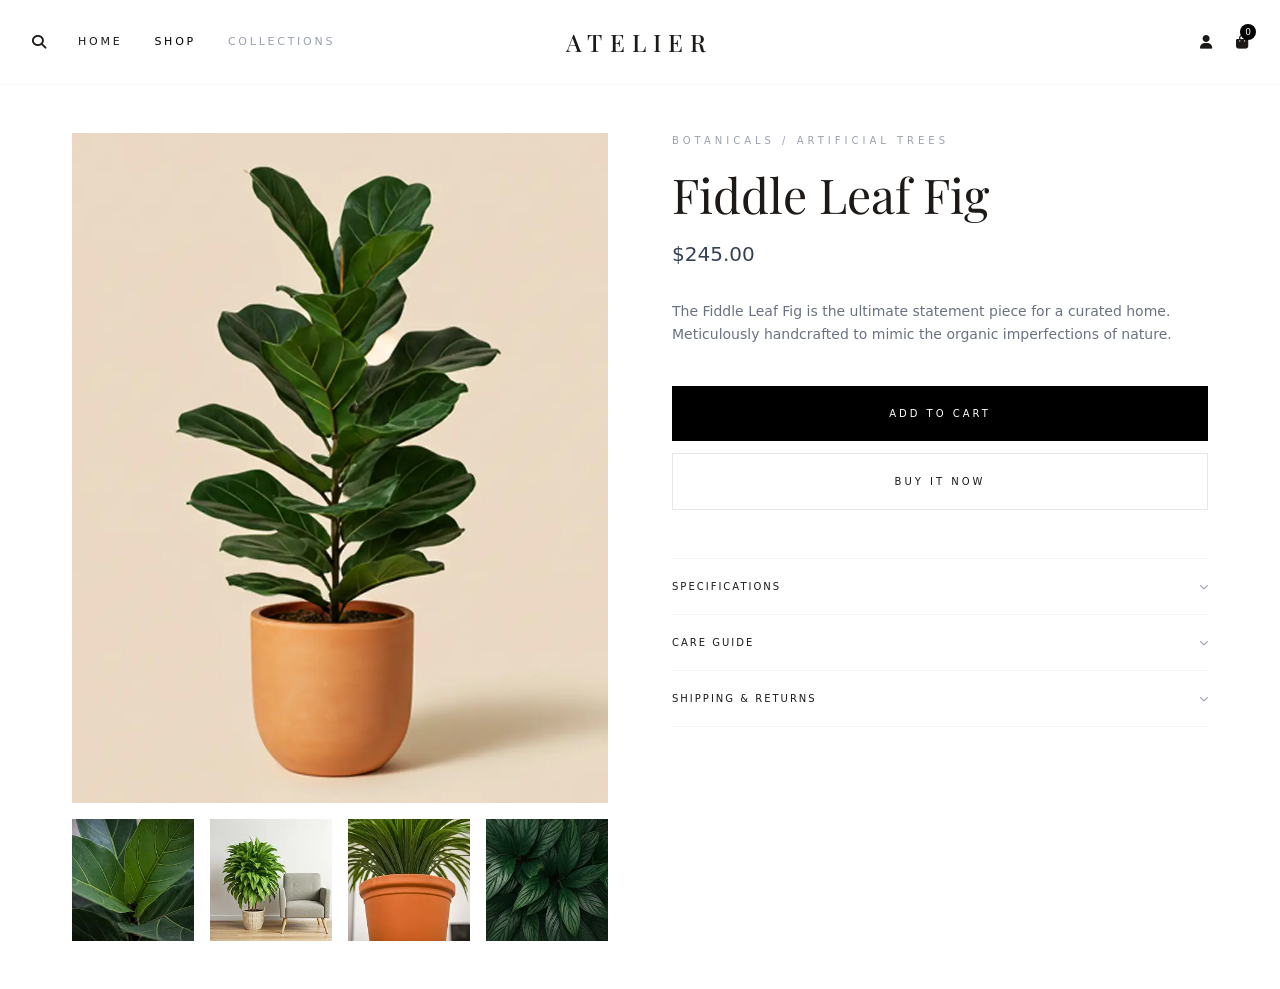
==== commit 3ac456a6: "style: move CSS to input file and add Shipping & Returns section" ====
--- a/Product.html
+++ b/Product.html
@@ -10,18 +10,9 @@
     <link href="https://fonts.googleapis.com/css2?family=Inter:wght@300;400;500&family=Playfair+Display:wght@400;500&display=swap" rel="stylesheet">
     
     <link rel="stylesheet" href="https://cdnjs.cloudflare.com/ajax/libs/font-awesome/6.5.0/css/all.min.css">
-
-    <style>
-        /* تطبيق الخطوط لتطابق الصفحة الأولى */
-        body { 
-            font-family: 'Inter', sans-serif; 
-        }
-        .serif-font { 
-            font-family: 'Playfair Display', serif !important; 
-        }
-    </style>
 </head>
 <body class="bg-[#fcfcfc] text-[#1C1917]">
+    
     <main class="w-full max-w-[1344px] mx-auto bg-white shadow-sm overflow-hidden">
     
         <header class="flex items-center justify-between px-8 py-8 border-b border-gray-50 relative bg-white z-50">
@@ -64,43 +55,56 @@
 
                 <div class="flex flex-col">
                     <p class="text-[10px] uppercase tracking-[0.4em] text-gray-400 mb-4">Botanicals / Artificial Trees</p>
-                    
                     <h1 class="serif-font text-4xl md:text-5xl mb-4 leading-tight">Fiddle Leaf Fig</h1>
                     <p class="text-xl text-gray-700 mb-8">$245.00</p>
-                    
                     <p class="text-sm text-gray-500 leading-relaxed mb-10 font-light">
                         The Fiddle Leaf Fig is the ultimate statement piece for a curated home. Meticulously handcrafted to mimic the organic imperfections of nature.
                     </p>
 
                     <div class="space-y-3 mb-12">
-                        <button class="w-full bg-black text-white py-5 text-[10px] uppercase tracking-[0.3em] font-medium hover:bg-neutral-800 transition-all">
-                            Add to Cart
-                        </button>
-                        <button class="w-full border border-gray-200 py-5 text-[10px] uppercase tracking-[0.3em] font-medium hover:bg-gray-50 transition-all">
-                            Buy It Now
-                        </button>
+                        <button class="w-full bg-black text-white py-5 text-[10px] uppercase tracking-[0.3em] font-medium hover:bg-neutral-800 transition-all">Add to Cart</button>
+                        <button class="w-full border border-gray-200 py-5 text-[10px] uppercase tracking-[0.3em] font-medium hover:bg-gray-50 transition-all">Buy It Now</button>
                     </div>
 
-                    <div class="border-t border-gray-100">
-                        <div class="py-4 border-b border-gray-100 flex justify-between items-center cursor-pointer group">
-                            <span class="text-[10px] uppercase tracking-[0.2em] font-medium">Specifications</span>
-                            <i class="fa-solid fa-plus text-[10px]"></i>
-                        </div>
-                        <div class="py-6 space-y-3 text-[11px] text-gray-500 uppercase tracking-widest">
-                            <div class="flex justify-between"><span>Height</span> <span>150cm (5ft)</span></div>
-                            <div class="flex justify-between"><span>Pot Diameter</span> <span>24cm</span></div>
-                            <div class="flex justify-between"><span>Material</span> <span>Premium Silk & Polymer</span></div>
-                        </div>
+                    <div class="border-t border-gray-100 w-full">
+                        <details class="group border-b border-gray-100 outline-none">
+                            <summary class="flex justify-between items-center py-5 cursor-pointer outline-none">
+                                <span class="text-[10px] uppercase tracking-[0.2em] font-medium text-[#1C1917]">Specifications</span>
+                                <i class="fa-solid fa-chevron-down text-[9px] text-gray-400 transition-transform duration-300 group-open:rotate-180"></i>
+                            </summary>
+                            <div class="pb-6 space-y-3 text-[11px] text-gray-500 uppercase tracking-widest font-light animate-fadeIn">
+                                <div class="flex justify-between"><span>Height</span> <span class="text-[#1C1917]">150cm (5ft)</span></div>
+                                <div class="flex justify-between"><span>Pot Diameter</span> <span class="text-[#1C1917]">24cm</span></div>
+                                <div class="flex justify-between"><span>Material</span> <span class="text-[#1C1917]">Premium Silk & Polymer</span></div>
+                                <div class="flex justify-between"><span>Pot Material</span> <span class="text-[#1C1917]">Hand-finished terracotta</span></div>
+                            </div>
+                        </details>
 
-                        <div class="py-4 border-b border-gray-100 flex justify-between items-center cursor-pointer">
-                            <span class="text-[10px] uppercase tracking-[0.2em] font-medium">Care Guide</span>
-                            <i class="fa-solid fa-plus text-[10px]"></i>
-                        </div>
-
-                        <div class="py-4 border-b border-gray-100 flex justify-between items-center cursor-pointer">
-                            <span class="text-[10px] uppercase tracking-[0.2em] font-medium">Shipping & Returns</span>
-                            <i class="fa-solid fa-plus text-[10px]"></i>
-                        </div>
+                        <details class="group border-b border-gray-100 outline-none">
+                            <summary class="flex justify-between items-center py-5 cursor-pointer outline-none">
+                                <span class="text-[10px] uppercase tracking-[0.2em] font-medium text-[#1C1917]">Care Guide</span>
+                                <i class="fa-solid fa-chevron-down text-[9px] text-gray-400 transition-transform duration-300 group-open:rotate-180"></i>
+                            </summary>
+                            <div class="pb-6 text-[11px] text-gray-500 leading-relaxed font-light animate-fadeIn">
+                                Keep away from direct sunlight. Dust lightly with a soft cloth once a month.
+                            </div>
+                        </details>
+                        <details class="group border-b border-gray-100 outline-none">
+<summary class="flex justify-between items-center py-5 cursor-pointer outline-none">
+        <span class="text-[10px] uppercase tracking-[0.2em] font-medium text-[#1C1917]">Shipping & Returns</span>
+        <i class="fa-solid fa-chevron-down text-[9px] text-gray-400 transition-transform duration-300 group-open:rotate-180"></i>
+    </summary>
+    <div class="pb-6 text-[11px] text-gray-500 leading-relaxed font-light animate-fadeIn">
+        <p class="mb-3">
+            نحن نقدم خدمة التوصيل "White-Glove" لجميع قطع الأثاث والنباتات الكبيرة لضمان وصولها بحالة مثالية.
+        </p>
+        <ul class="space-y-2 list-disc list-inside">
+            <li>شحن مجاني للطلبات التي تزيد عن $150.</li>
+            <li>يتم التوصيل خلال 3-5 أيام عمل.</li>
+            <li>نقبل الاسترجاع خلال 30 يوماً من تاريخ الاستلام بشرط أن يكون المنتج في حالته الأصلية.</li>
+        </ul>
+    </div>
+</details>
                     </div>
                 </div>
             </div>
--- a/src/output.css
+++ b/src/output.css
@@ -237,9 +237,6 @@
   .bottom-12 {
     bottom: calc(var(--spacing) * 12);
   }
-  .left-1 {
-    left: calc(var(--spacing) * 1);
-  }
   .left-1\/2 {
     left: calc(1 / 2 * 100%);
   }
@@ -315,9 +312,6 @@
   .inline-block {
     display: inline-block;
   }
-  .table {
-    display: table;
-  }
   .aspect-\[4\/5\] {
     aspect-ratio: 4/5;
   }
@@ -383,13 +377,6 @@
   }
   .min-w-\[190px\] {
     min-width: 190px;
-  }
-  .border-collapse {
-    border-collapse: collapse;
-  }
-  .-translate-x-1 {
-    --tw-translate-x: calc(var(--spacing) * -1);
-    translate: var(--tw-translate-x) var(--tw-translate-y);
   }
   .-translate-x-1\/2 {
     --tw-translate-x: calc(calc(1 / 2 * 100%) * -1);
@@ -398,8 +385,11 @@
   .cursor-pointer {
     cursor: pointer;
   }
-  .resize {
-    resize: both;
+  .list-inside {
+    list-style-position: inside;
+  }
+  .list-disc {
+    list-style-type: disc;
   }
   .grid-cols-1 {
     grid-template-columns: repeat(1, minmax(0, 1fr));
@@ -442,6 +432,13 @@
   }
   .gap-16 {
     gap: calc(var(--spacing) * 16);
+  }
+  .space-y-2 {
+    :where(& > :not(:last-child)) {
+      --tw-space-y-reverse: 0;
+      margin-block-start: calc(calc(var(--spacing) * 2) * var(--tw-space-y-reverse));
+      margin-block-end: calc(calc(var(--spacing) * 2) * calc(1 - var(--tw-space-y-reverse)));
+    }
   }
   .space-y-3 {
     :where(& > :not(:last-child)) {
@@ -592,9 +589,6 @@
   .py-5 {
     padding-block: calc(var(--spacing) * 5);
   }
-  .py-6 {
-    padding-block: calc(var(--spacing) * 6);
-  }
   .py-8 {
     padding-block: calc(var(--spacing) * 8);
   }
@@ -808,9 +802,6 @@
   .italic {
     font-style: italic;
   }
-  .underline {
-    text-decoration-line: underline;
-  }
   .opacity-40 {
     opacity: 40%;
   }
@@ -827,10 +818,6 @@
   .shadow-sm {
     --tw-shadow: 0 1px 3px 0 var(--tw-shadow-color, rgb(0 0 0 / 0.1)), 0 1px 2px -1px var(--tw-shadow-color, rgb(0 0 0 / 0.1));
     box-shadow: var(--tw-inset-shadow), var(--tw-inset-ring-shadow), var(--tw-ring-offset-shadow), var(--tw-ring-shadow), var(--tw-shadow);
-  }
-  .outline {
-    outline-style: var(--tw-outline-style);
-    outline-width: 1px;
   }
   .grayscale {
     --tw-grayscale: grayscale(100%);
@@ -844,10 +831,6 @@
     -webkit-backdrop-filter: var(--tw-backdrop-blur,) var(--tw-backdrop-brightness,) var(--tw-backdrop-contrast,) var(--tw-backdrop-grayscale,) var(--tw-backdrop-hue-rotate,) var(--tw-backdrop-invert,) var(--tw-backdrop-opacity,) var(--tw-backdrop-saturate,) var(--tw-backdrop-sepia,);
     backdrop-filter: var(--tw-backdrop-blur,) var(--tw-backdrop-brightness,) var(--tw-backdrop-contrast,) var(--tw-backdrop-grayscale,) var(--tw-backdrop-hue-rotate,) var(--tw-backdrop-invert,) var(--tw-backdrop-opacity,) var(--tw-backdrop-saturate,) var(--tw-backdrop-sepia,);
   }
-  .backdrop-filter {
-    -webkit-backdrop-filter: var(--tw-backdrop-blur,) var(--tw-backdrop-brightness,) var(--tw-backdrop-contrast,) var(--tw-backdrop-grayscale,) var(--tw-backdrop-hue-rotate,) var(--tw-backdrop-invert,) var(--tw-backdrop-opacity,) var(--tw-backdrop-saturate,) var(--tw-backdrop-sepia,);
-    backdrop-filter: var(--tw-backdrop-blur,) var(--tw-backdrop-brightness,) var(--tw-backdrop-contrast,) var(--tw-backdrop-grayscale,) var(--tw-backdrop-hue-rotate,) var(--tw-backdrop-invert,) var(--tw-backdrop-opacity,) var(--tw-backdrop-saturate,) var(--tw-backdrop-sepia,);
-  }
   .transition {
     transition-property: color, background-color, border-color, outline-color, text-decoration-color, fill, stroke, --tw-gradient-from, --tw-gradient-via, --tw-gradient-to, opacity, box-shadow, transform, translate, scale, rotate, filter, -webkit-backdrop-filter, backdrop-filter, display, content-visibility, overlay, pointer-events;
     transition-timing-function: var(--tw-ease, var(--default-transition-timing-function));
@@ -873,6 +856,10 @@
     transition-timing-function: var(--tw-ease, var(--default-transition-timing-function));
     transition-duration: var(--tw-duration, var(--default-transition-duration));
   }
+  .duration-300 {
+    --tw-duration: 300ms;
+    transition-duration: 300ms;
+  }
   .duration-500 {
     --tw-duration: 500ms;
     transition-duration: 500ms;
@@ -892,6 +879,15 @@
   .ease-out {
     --tw-ease: var(--ease-out);
     transition-timing-function: var(--ease-out);
+  }
+  .outline-none {
+    --tw-outline-style: none;
+    outline-style: none;
+  }
+  .group-open\:rotate-180 {
+    &:is(:where(.group):is([open], :popover-open, :open) *) {
+      rotate: 180deg;
+    }
   }
   .group-hover\:scale-105 {
     &:is(:where(.group):hover *) {
@@ -1143,6 +1139,34 @@
 .bg-custom {
   background-color: oklch(97% 0 0);
 }
+@layer components {
+  .body-font {
+    font-family: 'Inter', sans-serif;
+  }
+  .serif-font {
+    font-family: 'Playfair Display', serif !important;
+  }
+  @keyframes fadeIn {
+    from {
+      opacity: 0;
+      transform: translateY(-5px);
+    }
+    to {
+      opacity: 1;
+      transform: translateY(0);
+    }
+  }
+  .animate-fadeIn {
+    animation: fadeIn 0.4s ease-out;
+  }
+  summary::-webkit-details-marker {
+    display: none;
+  }
+  summary {
+    list-style: none;
+    outline: none;
+  }
+}
 @property --tw-translate-x {
   syntax: "*";
   inherits: false;
@@ -1244,11 +1268,6 @@
   syntax: "*";
   inherits: false;
   initial-value: 0 0 #0000;
-}
-@property --tw-outline-style {
-  syntax: "*";
-  inherits: false;
-  initial-value: solid;
 }
 @property --tw-blur {
   syntax: "*";
@@ -1387,7 +1406,6 @@
       --tw-ring-offset-width: 0px;
       --tw-ring-offset-color: #fff;
       --tw-ring-offset-shadow: 0 0 #0000;
-      --tw-outline-style: solid;
       --tw-blur: initial;
       --tw-brightness: initial;
       --tw-contrast: initial;
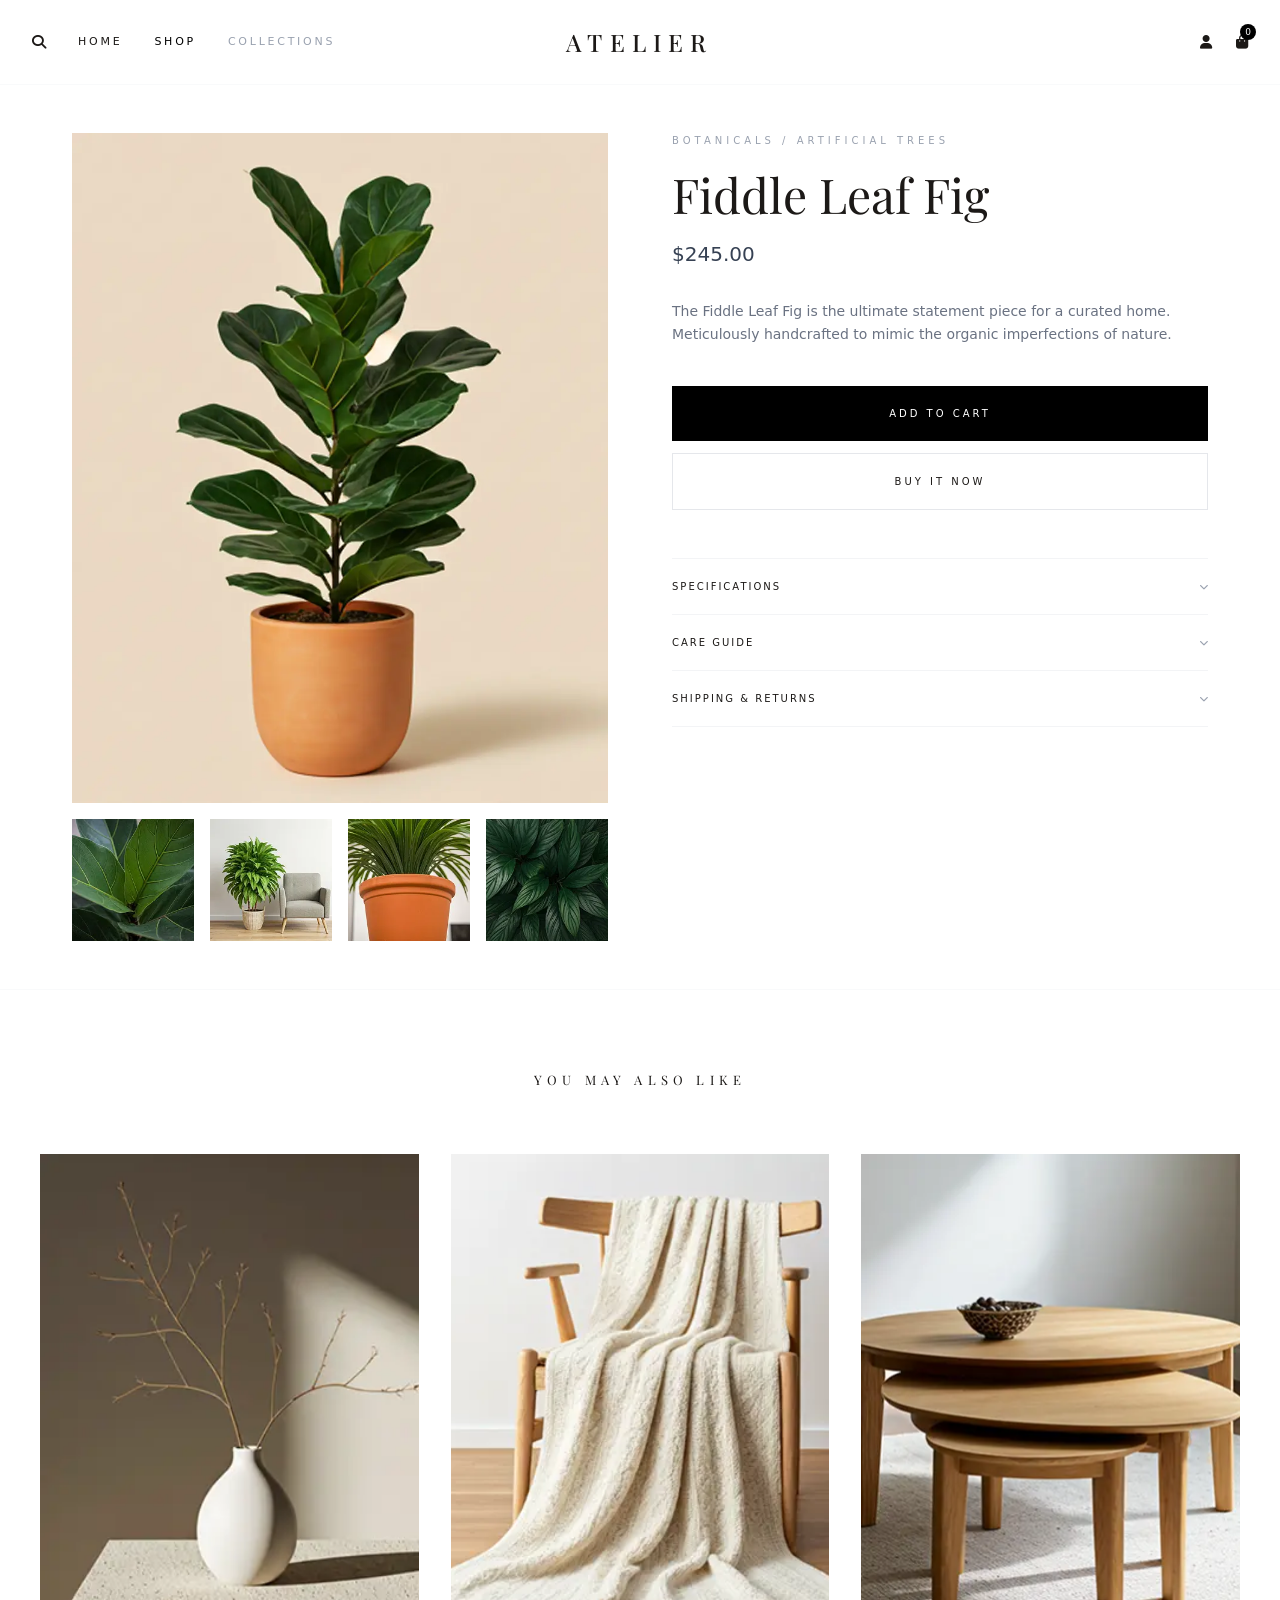
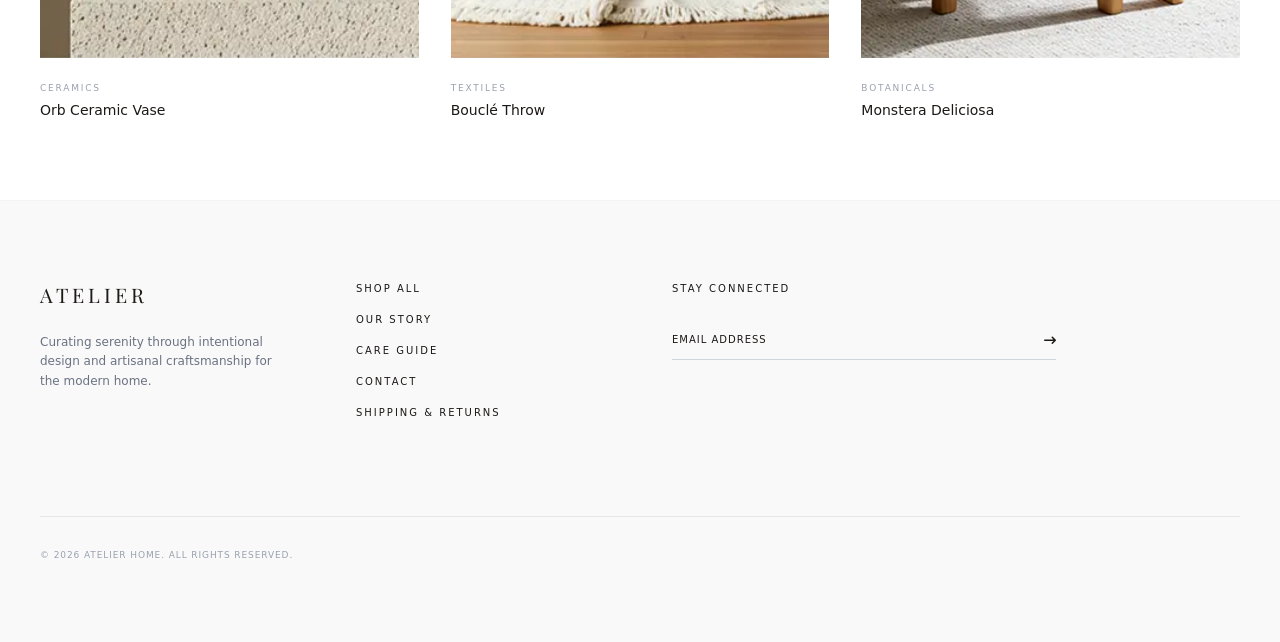
==== commit ddb87526: "feat: implement suggested products section and site footer" ====
--- a/Product.html
+++ b/Product.html
@@ -109,6 +109,77 @@
                 </div>
             </div>
         </section>
+
+
+<!-- Start: YOU MAY ALSO LIKE -->
+        <section class="px-8 py-20 border-t border-gray-50">
+    <h2 class="serif-font text-center text-[13px] tracking-[0.4em] uppercase mb-16">You May Also Like</h2>
+    
+    <div class="grid grid-cols-1 md:grid-cols-3 gap-8 max-w-[1200px] mx-auto">
+        <div class="group cursor-pointer">
+            <div class="overflow-hidden mb-6">
+                <img src="Product/prodact6.webp" alt="Orb Ceramic Vase" class="product-card-img">
+            </div>
+            <p class="text-[9px] uppercase tracking-[0.2em] text-gray-400 mb-1">Ceramics</p>
+            <h3 class="text-sm font-medium">Orb Ceramic Vase</h3>
+        </div>
+
+        <div class="group cursor-pointer">
+            <div class="overflow-hidden mb-6">
+                <img src="Product/prodact7.webp" alt="Bouclé Throw" class="product-card-img">
+            </div>
+            <p class="text-[9px] uppercase tracking-[0.2em] text-gray-400 mb-1">Textiles</p>
+            <h3 class="text-sm font-medium">Bouclé Throw</h3>
+        </div>
+
+        <div class="group cursor-pointer">
+            <div class="overflow-hidden mb-6">
+                <img src="Product/prodect8.webp" alt="Monstera Deliciosa" class="product-card-img">
+            </div>
+            <p class="text-[9px] uppercase tracking-[0.2em] text-gray-400 mb-1">Botanicals</p>
+            <h3 class="text-sm font-medium">Monstera Deliciosa</h3>
+        </div>
+    </div>
+</section>
+
+<footer class="bg-[#F9F9F9] px-8 py-20 border-t border-gray-100">
+    <div class="max-w-[1200px] mx-auto grid grid-cols-1 md:grid-cols-2 lg:grid-cols-4 gap-16">
+        
+        <div class="space-y-6">
+            <h2 class="serif-font text-xl tracking-[0.2em]">ATELIER</h2>
+            <p class="text-[12px] text-gray-500 leading-relaxed max-w-[280px]">
+                Curating serenity through intentional design and artisanal craftsmanship for the modern home.
+            </p>
+        </div>
+
+        <div>
+            <ul class="text-[10px] uppercase tracking-[0.2em] space-y-4 font-medium">
+                <li><a href="#" class="hover:text-gray-400 transition-colors">Shop All</a></li>
+                <li><a href="#" class="hover:text-gray-400 transition-colors">Our Story</a></li>
+                <li><a href="#" class="hover:text-gray-400 transition-colors">Care Guide</a></li>
+                <li><a href="#" class="hover:text-gray-400 transition-colors">Contact</a></li>
+                <li><a href="#" class="hover:text-gray-400 transition-colors">Shipping & Returns</a></li>
+            </ul>
+        </div>
+
+        <div class="lg:col-span-2">
+            <h4 class="text-[10px] uppercase tracking-[0.2em] font-medium mb-6">Stay Connected</h4>
+            <div class="relative max-w-sm">
+                <input type="email" placeholder="EMAIL ADDRESS" 
+                       class="w-full bg-transparent border-b border-gray-300 py-3 text-[10px] tracking-[0.1em] outline-none focus:border-black transition-colors">
+                <button class="absolute right-0 top-1/2 -translate-y-1/2">
+                    <i class="fa-solid fa-arrow-right-long text-xs"></i>
+                </button>
+            </div>
+        </div>
+    </div>
+
+    <div class="max-w-[1200px] mx-auto mt-24 pt-8 border-t border-gray-200">
+        <p class="text-[9px] text-gray-400 tracking-[0.1em] uppercase">
+            © 2026 ATELIER HOME. ALL RIGHTS RESERVED.
+        </p>
+    </div>
+</footer>
     </main>
 </body>
 </html>
--- a/src/output.css
+++ b/src/output.css
@@ -225,9 +225,18 @@
   .-top-2 {
     top: calc(var(--spacing) * -2);
   }
+  .top-1 {
+    top: calc(var(--spacing) * 1);
+  }
+  .top-1\/2 {
+    top: calc(1 / 2 * 100%);
+  }
   .-right-2 {
     right: calc(var(--spacing) * -2);
   }
+  .right-0 {
+    right: calc(var(--spacing) * 0);
+  }
   .bottom-8 {
     bottom: calc(var(--spacing) * 8);
   }
@@ -237,6 +246,9 @@
   .bottom-12 {
     bottom: calc(var(--spacing) * 12);
   }
+  .left-1 {
+    left: calc(var(--spacing) * 1);
+  }
   .left-1\/2 {
     left: calc(1 / 2 * 100%);
   }
@@ -267,6 +279,9 @@
   .mt-10 {
     margin-top: calc(var(--spacing) * 10);
   }
+  .mt-24 {
+    margin-top: calc(var(--spacing) * 24);
+  }
   .mb-1 {
     margin-bottom: calc(var(--spacing) * 1);
   }
@@ -312,6 +327,9 @@
   .inline-block {
     display: inline-block;
   }
+  .table {
+    display: table;
+  }
   .aspect-\[4\/5\] {
     aspect-ratio: 4/5;
   }
@@ -357,6 +375,9 @@
   .max-w-\[200px\] {
     max-width: 200px;
   }
+  .max-w-\[280px\] {
+    max-width: 280px;
+  }
   .max-w-\[420px\] {
     max-width: 420px;
   }
@@ -377,13 +398,34 @@
   }
   .min-w-\[190px\] {
     min-width: 190px;
+  }
+  .border-collapse {
+    border-collapse: collapse;
+  }
+  .-translate-x-1 {
+    --tw-translate-x: calc(var(--spacing) * -1);
+    translate: var(--tw-translate-x) var(--tw-translate-y);
   }
   .-translate-x-1\/2 {
     --tw-translate-x: calc(calc(1 / 2 * 100%) * -1);
     translate: var(--tw-translate-x) var(--tw-translate-y);
   }
+  .-translate-y-1 {
+    --tw-translate-y: calc(var(--spacing) * -1);
+    translate: var(--tw-translate-x) var(--tw-translate-y);
+  }
+  .-translate-y-1\/2 {
+    --tw-translate-y: calc(calc(1 / 2 * 100%) * -1);
+    translate: var(--tw-translate-x) var(--tw-translate-y);
+  }
+  .transform {
+    transform: var(--tw-rotate-x,) var(--tw-rotate-y,) var(--tw-rotate-z,) var(--tw-skew-x,) var(--tw-skew-y,);
+  }
   .cursor-pointer {
     cursor: pointer;
+  }
+  .resize {
+    resize: both;
   }
   .list-inside {
     list-style-position: inside;
@@ -454,6 +496,13 @@
       margin-block-end: calc(calc(var(--spacing) * 4) * calc(1 - var(--tw-space-y-reverse)));
     }
   }
+  .space-y-6 {
+    :where(& > :not(:last-child)) {
+      --tw-space-y-reverse: 0;
+      margin-block-start: calc(calc(var(--spacing) * 6) * var(--tw-space-y-reverse));
+      margin-block-end: calc(calc(var(--spacing) * 6) * calc(1 - var(--tw-space-y-reverse)));
+    }
+  }
   .gap-x-12 {
     column-gap: calc(var(--spacing) * 12);
   }
@@ -672,6 +721,9 @@
   .text-\[11px\] {
     font-size: 11px;
   }
+  .text-\[12px\] {
+    font-size: 12px;
+  }
   .text-\[13px\] {
     font-size: 13px;
   }
@@ -802,6 +854,9 @@
   .italic {
     font-style: italic;
   }
+  .underline {
+    text-decoration-line: underline;
+  }
   .opacity-40 {
     opacity: 40%;
   }
@@ -819,6 +874,10 @@
     --tw-shadow: 0 1px 3px 0 var(--tw-shadow-color, rgb(0 0 0 / 0.1)), 0 1px 2px -1px var(--tw-shadow-color, rgb(0 0 0 / 0.1));
     box-shadow: var(--tw-inset-shadow), var(--tw-inset-ring-shadow), var(--tw-ring-offset-shadow), var(--tw-ring-shadow), var(--tw-shadow);
   }
+  .outline {
+    outline-style: var(--tw-outline-style);
+    outline-width: 1px;
+  }
   .grayscale {
     --tw-grayscale: grayscale(100%);
     filter: var(--tw-blur,) var(--tw-brightness,) var(--tw-contrast,) var(--tw-grayscale,) var(--tw-hue-rotate,) var(--tw-invert,) var(--tw-saturate,) var(--tw-sepia,) var(--tw-drop-shadow,);
@@ -828,6 +887,10 @@
   }
   .backdrop-blur-sm {
     --tw-backdrop-blur: blur(var(--blur-sm));
+    -webkit-backdrop-filter: var(--tw-backdrop-blur,) var(--tw-backdrop-brightness,) var(--tw-backdrop-contrast,) var(--tw-backdrop-grayscale,) var(--tw-backdrop-hue-rotate,) var(--tw-backdrop-invert,) var(--tw-backdrop-opacity,) var(--tw-backdrop-saturate,) var(--tw-backdrop-sepia,);
+    backdrop-filter: var(--tw-backdrop-blur,) var(--tw-backdrop-brightness,) var(--tw-backdrop-contrast,) var(--tw-backdrop-grayscale,) var(--tw-backdrop-hue-rotate,) var(--tw-backdrop-invert,) var(--tw-backdrop-opacity,) var(--tw-backdrop-saturate,) var(--tw-backdrop-sepia,);
+  }
+  .backdrop-filter {
     -webkit-backdrop-filter: var(--tw-backdrop-blur,) var(--tw-backdrop-brightness,) var(--tw-backdrop-contrast,) var(--tw-backdrop-grayscale,) var(--tw-backdrop-hue-rotate,) var(--tw-backdrop-invert,) var(--tw-backdrop-opacity,) var(--tw-backdrop-saturate,) var(--tw-backdrop-sepia,);
     backdrop-filter: var(--tw-backdrop-blur,) var(--tw-backdrop-brightness,) var(--tw-backdrop-contrast,) var(--tw-backdrop-grayscale,) var(--tw-backdrop-hue-rotate,) var(--tw-backdrop-invert,) var(--tw-backdrop-opacity,) var(--tw-backdrop-saturate,) var(--tw-backdrop-sepia,);
   }
@@ -1060,6 +1123,11 @@
       height: 900px;
     }
   }
+  .md\:grid-cols-2 {
+    @media (width >= 48rem) {
+      grid-template-columns: repeat(2, minmax(0, 1fr));
+    }
+  }
   .md\:grid-cols-3 {
     @media (width >= 48rem) {
       grid-template-columns: repeat(3, minmax(0, 1fr));
@@ -1123,6 +1191,11 @@
   .md\:text-\[36px\] {
     @media (width >= 48rem) {
       font-size: 36px;
+    }
+  }
+  .lg\:col-span-2 {
+    @media (width >= 64rem) {
+      grid-column: span 2 / span 2;
     }
   }
   .lg\:grid-cols-2 {
@@ -1167,6 +1240,27 @@
     outline: none;
   }
 }
+@layer components {
+  .product-card-img {
+    aspect-ratio: 3/4;
+    width: 100%;
+    background-color: #F9F9F9;
+    object-fit: cover;
+    transition-property: transform, translate, scale, rotate;
+    transition-timing-function: var(--tw-ease, var(--default-transition-timing-function));
+    transition-duration: var(--tw-duration, var(--default-transition-duration));
+    --tw-duration: 500ms;
+    transition-duration: 500ms;
+    &:hover {
+      @media (hover: hover) {
+        --tw-scale-x: 105%;
+        --tw-scale-y: 105%;
+        --tw-scale-z: 105%;
+        scale: var(--tw-scale-x) var(--tw-scale-y);
+      }
+    }
+  }
+}
 @property --tw-translate-x {
   syntax: "*";
   inherits: false;
@@ -1181,6 +1275,26 @@
   syntax: "*";
   inherits: false;
   initial-value: 0;
+}
+@property --tw-rotate-x {
+  syntax: "*";
+  inherits: false;
+}
+@property --tw-rotate-y {
+  syntax: "*";
+  inherits: false;
+}
+@property --tw-rotate-z {
+  syntax: "*";
+  inherits: false;
+}
+@property --tw-skew-x {
+  syntax: "*";
+  inherits: false;
+}
+@property --tw-skew-y {
+  syntax: "*";
+  inherits: false;
 }
 @property --tw-space-y-reverse {
   syntax: "*";
@@ -1268,6 +1382,11 @@
   syntax: "*";
   inherits: false;
   initial-value: 0 0 #0000;
+}
+@property --tw-outline-style {
+  syntax: "*";
+  inherits: false;
+  initial-value: solid;
 }
 @property --tw-blur {
   syntax: "*";
@@ -1387,6 +1506,11 @@
       --tw-translate-x: 0;
       --tw-translate-y: 0;
       --tw-translate-z: 0;
+      --tw-rotate-x: initial;
+      --tw-rotate-y: initial;
+      --tw-rotate-z: initial;
+      --tw-skew-x: initial;
+      --tw-skew-y: initial;
       --tw-space-y-reverse: 0;
       --tw-border-style: solid;
       --tw-leading: initial;
@@ -1406,6 +1530,7 @@
       --tw-ring-offset-width: 0px;
       --tw-ring-offset-color: #fff;
       --tw-ring-offset-shadow: 0 0 #0000;
+      --tw-outline-style: solid;
       --tw-blur: initial;
       --tw-brightness: initial;
       --tw-contrast: initial;
